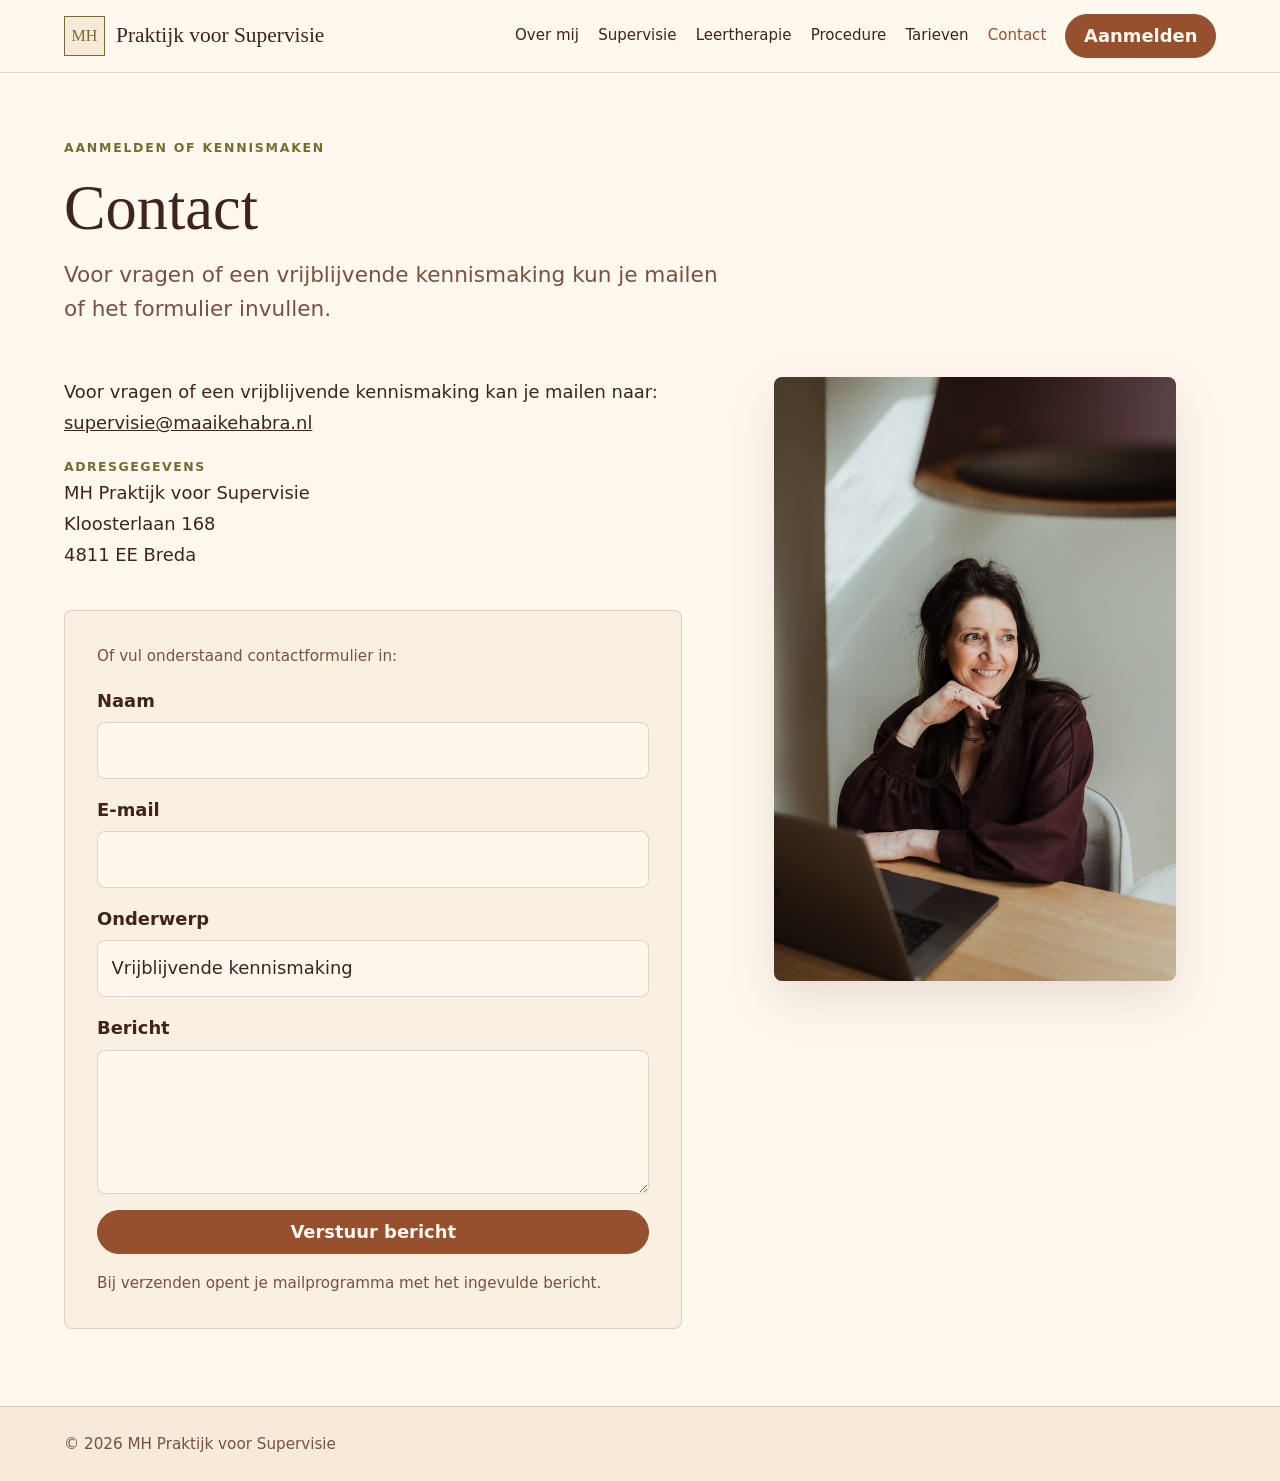
==== contact.html @ 3b705be4 "First commit" ====
<!doctype html>
<html lang="nl">
  <head>
    <meta charset="utf-8">
    <meta name="viewport" content="width=device-width, initial-scale=1">
    <title>Contact | MH Praktijk voor Supervisie</title>
    <meta name="description" content="Neem contact op met MH Praktijk voor vragen of een vrijblijvende kennismaking.">
    <link rel="stylesheet" href="assets/css/styles.css">
  </head>
  <body>
    <a class="skip-link" href="#inhoud">Naar inhoud</a>
    <header class="site-header">
      <div class="header-inner">
        <a class="logo" href="index.html" aria-label="MH Praktijk Supervisie homepage">
          <span class="logo-mark" aria-hidden="true">MH</span>
          <span class="logo-text">
            <span class="logo-name">Praktijk voor Supervisie</span>
          </span>
        </a>
        <input class="nav-toggle-input" type="checkbox" id="nav-toggle" aria-label="Menu">
        <label class="menu-toggle" for="nav-toggle"><span aria-hidden="true"></span></label>
        <nav class="site-nav" id="site-nav" aria-label="Hoofdnavigatie">
          <ul>
            <li><a href="over-mij.html" class="site-nav-link">Over mij</a></li>
            <li><a href="supervisie.html" class="site-nav-link">Supervisie</a></li>
            <li><a href="leertherapie.html" class="site-nav-link">Leertherapie</a></li>
            <li><a href="procedure.html" class="site-nav-link">Procedure</a></li>
            <li><a href="tarieven.html" class="site-nav-link">Tarieven</a></li>
            <li><a href="contact.html" class="site-nav-link" aria-current="page">Contact</a></li>
            <li><a class="button" href="contact.html">Aanmelden</a></li>
          </ul>
        </nav>
      </div>
    </header>
    <main id="inhoud">
      <section class="page-hero" aria-labelledby="page-title">
        <div class="page-intro">
          <p class="eyebrow">Aanmelden of kennismaken</p>
          <h1 id="page-title">Contact</h1>
          <p class="lead">Voor vragen of een vrijblijvende kennismaking kun je mailen of het formulier invullen.</p>
        </div>
      </section>
      <section class="content-section">
        <div class="contact-layout">
          <article class="copy">
            <p>Voor vragen of een vrijblijvende kennismaking kan je mailen naar: <a href="mailto:supervisie@maaikehabra.nl">supervisie@maaikehabra.nl</a></p>
            <address>
              <dl class="contact-list">
                <div>
                  <dt>Adresgegevens</dt>
                  <dd>MH Praktijk voor Supervisie<br>Kloosterlaan 168<br>4811 EE Breda</dd>
                </div>
              </dl>
            </address>
          </article>
          <form class="form soft-panel" action="mailto:supervisie@maaikehabra.nl" method="post" enctype="multipart/form-data">
            <p class="form-note">Of vul onderstaand contactformulier in:</p>
            <div class="field">
              <label for="name">Naam</label>
              <input id="name" name="name" autocomplete="name" required>
            </div>
            <div class="field">
              <label for="email">E-mail</label>
              <input id="email" name="email" type="email" autocomplete="email" required>
            </div>
            <div class="field">
              <label for="subject">Onderwerp</label>
              <input id="subject" name="subject" value="Vrijblijvende kennismaking" required>
            </div>
            <div class="field">
              <label for="message">Bericht</label>
              <textarea id="message" name="message" required></textarea>
            </div>
            <button class="button" type="submit">Verstuur bericht</button>
            <p class="form-note">Bij verzenden opent je mailprogramma met het ingevulde bericht.</p>
          </form>
        </div>
        <figure class="photo-frame page-photo">
          <img src="assets/img/contact.jpg" alt="">
        </figure>
      </section>
    </main>
    <footer class="site-footer">
      <div class="footer-inner">
        <p>&copy; 2026 MH Praktijk voor Supervisie</p>
      </div>
    </footer>
  </body>
</html>
---- assets/css/styles.css ----
:root {
  --champagne: #f7ead8;
  --cream: #fff8ef;
  --sage: #a4a96a;
  --olive: #6f702e;
  --peach: #e8ad8b;
  --terracotta: #c9764d;
  --rust: #96502e;
  --brown: #3e241b;
  --soft-brown: #775142;
  --line: rgba(62, 36, 27, 0.16);
  --shadow: 0 1.2rem 3rem rgba(62, 36, 27, 0.12);
  --page: min(100% - clamp(1.1rem, 5vw, 4rem), 72rem);
  --radius: 0.5rem;
}

* {
  box-sizing: border-box;
}

html {
  scroll-behavior: smooth;
}

body {
  margin: 0;
  background: var(--cream);
  color: var(--brown);
  font-family: Inter, ui-sans-serif, system-ui, -apple-system, BlinkMacSystemFont, "Segoe UI", sans-serif;
  font-size: clamp(1rem, 0.96rem + 0.22vw, 1.12rem);
  line-height: 1.72;
}

img {
  display: block;
  max-width: 100%;
}

a {
  color: inherit;
}

:focus-visible {
  outline: 0.18rem solid var(--rust);
  outline-offset: 0.2rem;
}

.skip-link {
  position: absolute;
  left: 1rem;
  top: 1rem;
  z-index: 5;
  transform: translateY(-160%);
  background: var(--brown);
  color: var(--cream);
  padding: 0.55rem 0.8rem;
  text-decoration: none;
}

.skip-link:focus {
  transform: translateY(0);
}

.site-header {
  position: sticky;
  top: 0;
  z-index: 4;
  background: rgba(255, 248, 239, 0.94);
  border-bottom: 1px solid var(--line);
  backdrop-filter: blur(18px);
}

.header-inner {
  width: var(--page);
  margin: 0 auto;
  min-height: 4.5rem;
  display: flex;
  align-items: center;
  justify-content: space-between;
  gap: 1rem;
}

.logo {
  display: inline-flex;
  align-items: center;
  gap: 0.7rem;
  color: var(--brown);
  text-decoration: none;
}

.logo-mark {
  display: grid;
  place-items: center;
  width: 2.55rem;
  aspect-ratio: 1;
  border: 1px solid var(--olive);
  background: var(--champagne);
  color: var(--olive);
  font-family: Georgia, "Times New Roman", serif;
  font-size: 1rem;
  letter-spacing: 0;
}

.logo-text {
  display: grid;
  gap: 0.05rem;
}

.logo-name {
  font-family: Georgia, "Times New Roman", serif;
  font-size: clamp(1.05rem, 0.98rem + 0.45vw, 1.45rem);
  line-height: 1;
}

.logo-subtitle {
  color: var(--soft-brown);
  font-size: 0.72rem;
  letter-spacing: 0.08em;
  line-height: 1.1;
  text-transform: uppercase;
}

.nav-toggle-input {
  position: absolute;
  inline-size: 1px;
  block-size: 1px;
  margin: -1px;
  overflow: hidden;
  clip: rect(0 0 0 0);
  white-space: nowrap;
}

.menu-toggle {
  display: inline-flex;
  align-items: center;
  justify-content: center;
  width: 2.65rem;
  aspect-ratio: 1;
  border: 1px solid var(--line);
  border-radius: 999px;
  background: var(--champagne);
  color: var(--brown);
  cursor: pointer;
  list-style: none;
}

.menu-toggle span,
.menu-toggle span::before,
.menu-toggle span::after {
  display: block;
  width: 1.15rem;
  height: 0.1rem;
  background: currentColor;
  content: "";
  transition: transform 180ms ease, opacity 180ms ease;
}

.menu-toggle span {
  position: relative;
}

.menu-toggle span::before,
.menu-toggle span::after {
  position: absolute;
  left: 0;
}

.menu-toggle span::before {
  top: -0.38rem;
}

.menu-toggle span::after {
  top: 0.38rem;
}

.nav-toggle-input:checked + .menu-toggle span {
  background: transparent;
}

.nav-toggle-input:checked + .menu-toggle span::before {
  transform: translateY(0.38rem) rotate(45deg);
}

.nav-toggle-input:checked + .menu-toggle span::after {
  transform: translateY(-0.38rem) rotate(-45deg);
}

.site-nav {
  position: fixed;
  inset: 4.5rem 0 auto 0;
  display: none;
  background: var(--cream);
  border-bottom: 1px solid var(--line);
  box-shadow: var(--shadow);
}

.nav-toggle-input:checked ~ .site-nav {
  display: block;
}

.site-nav ul {
  width: var(--page);
  margin: 0 auto;
  padding: 1rem 0 1.3rem;
  display: grid;
  gap: 0.15rem;
  list-style: none;
}

.site-nav-link {
  display: block;
  /*padding: 0.7rem 0;*/
  color: var(--brown);
  text-decoration: none;
}

.site-nav-link[aria-current="page"] {
  color: var(--rust);
}

.site-nav .button {
  margin-top: 0.4rem;
}

.button,
button.button {
  display: inline-flex;
  align-items: center;
  justify-content: center;
  min-height: 2.8rem;
  padding: 0.72rem 1.1rem;
  border: 1px solid var(--rust);
  border-radius: 999px;
  background: var(--rust);
  color: var(--cream);
  font: inherit;
  font-weight: 650;
  line-height: 1.1;
  text-decoration: none;
  cursor: pointer;
}

.button:hover,
.button:focus-visible {
  background: var(--brown);
  border-color: var(--brown);
}

.button-soft {
  background: transparent;
  color: var(--rust);
}

.button-soft:hover,
.button-soft:focus-visible {
  background: var(--champagne);
  color: var(--brown);
}

main {
  min-height: 70vh;
}

.hero,
.page-hero,
.content-section,
.footer-inner {
  width: var(--page);
  margin: 0 auto;
}

.hero {
  padding: clamp(2rem, 6vw, 5.5rem) 0 clamp(2rem, 5vw, 4.5rem);
  display: grid;
  gap: clamp(1.6rem, 4vw, 3rem);
}

.hero-copy {
  display: grid;
  gap: 1rem;
  align-content: center;
}

.eyebrow {
  margin: 0;
  color: var(--olive);
  font-size: 0.78rem;
  font-weight: 700;
  letter-spacing: 0.14em;
  text-transform: uppercase;
}

h1,
h2,
h3 {
  margin: 0;
  font-family: Georgia, "Times New Roman", serif;
  font-weight: 500;
  line-height: 1.08;
}

h1 {
  max-width: 12ch;
  font-size: clamp(2.45rem, 1.85rem + 4vw, 5.25rem);
}

.page-hero h1 {
  max-width: 13ch;
  font-size: clamp(2.25rem, 1.9rem + 2.5vw, 4.5rem);
}

h2 {
  font-size: clamp(1.65rem, 1.35rem + 1.5vw, 2.6rem);
}

h3 {
  font-size: clamp(1.22rem, 1.08rem + 0.7vw, 1.65rem);
}

.lead {
  max-width: 42rem;
  margin: 0;
  color: var(--soft-brown);
  font-size: clamp(1.08rem, 1rem + 0.45vw, 1.35rem);
  line-height: 1.58;
}

.hero-actions {
  display: flex;
  flex-wrap: wrap;
  gap: 0.75rem;
  padding-top: 0.35rem;
}

.photo-frame {
  overflow: hidden;
  border-radius: var(--radius);
  background: var(--champagne);
  box-shadow: var(--shadow);
}

.hero-photo {
  /*aspect-ratio: 4 / 5;*/
}

.page-photo {
  /*aspect-ratio: 5 / 4;*/
  margin-top: clamp(1.6rem, 4vw, 2.75rem);
}

.photo-frame img {
  width: 100%;
  height: 100%;
  border-radius: 0;
  object-fit: cover;
}

.page-hero {
  padding: clamp(1.8rem, 5vw, 4.5rem) 0 clamp(1.5rem, 4vw, 3.25rem);
  display: grid;
  gap: clamp(1.2rem, 4vw, 2.75rem);
}

.page-intro {
  display: grid;
  gap: 1rem;
  align-content: end;
}

.content-section {
  padding: 0 0 clamp(2.6rem, 6vw, 5.5rem);
}

.copy {
  max-width: 48rem;
  display: grid;
  gap: 1.1rem;
}

.copy p,
.copy ul {
  margin: 0;
}

.copy ul {
  padding-left: 1.2rem;
}

.soft-panel {
  padding: clamp(1.1rem, 4vw, 2rem);
  border: 1px solid var(--line);
  border-radius: var(--radius);
  background: rgba(247, 234, 216, 0.56);
}

.rates {
  display: grid;
  gap: 1rem;
}

.rate-group {
  padding: clamp(1rem, 3vw, 1.5rem);
  border: 1px solid var(--line);
  border-radius: var(--radius);
  background: var(--champagne);
}

.rate-group h2 {
  margin-bottom: 0.85rem;
}

.rate-list {
  display: grid;
  gap: 0.7rem;
  margin: 0;
}

.rate-list div {
  display: grid;
  gap: 0.15rem;
  padding-top: 0.7rem;
  border-top: 1px solid var(--line);
}

.rate-list dt {
  font-weight: 700;
}

.rate-list dd {
  margin: 0;
  color: var(--soft-brown);
}

.contact-layout {
  display: grid;
  gap: clamp(1.4rem, 4vw, 2.5rem);
}

address {
  font-style: normal;
}

.contact-list {
  display: grid;
  gap: 0.8rem;
  margin: 0;
}

.contact-list dt {
  color: var(--olive);
  font-size: 0.78rem;
  font-weight: 800;
  letter-spacing: 0.12em;
  text-transform: uppercase;
}

.contact-list dd {
  margin: 0;
}

.form {
  display: grid;
  gap: 1rem;
}

.field {
  display: grid;
  gap: 0.35rem;
}

label {
  font-weight: 700;
}

input,
textarea {
  width: 100%;
  border: 1px solid var(--line);
  border-radius: var(--radius);
  background: rgba(255, 248, 239, 0.82);
  color: var(--brown);
  font: inherit;
  padding: 0.75rem 0.85rem;
}

textarea {
  min-height: 9rem;
  resize: vertical;
}

.form-note {
  margin: 0;
  color: var(--soft-brown);
  font-size: 0.95rem;
}

.site-footer {
  border-top: 1px solid var(--line);
  background: var(--champagne);
}

.footer-inner {
  padding: 1.5rem 0;
  display: grid;
  gap: 0.5rem;
  color: var(--soft-brown);
  font-size: 0.95rem;
}

.footer-inner p {
  margin: 0;
}

@media (min-width: 48rem) {
  .hero {
    grid-template-columns: minmax(0, 1fr) minmax(17rem, 0.78fr);
    align-items: center;
  }

  .hero-photo {
    max-width: 34rem;
    /*aspect-ratio: 4 / 4.7;*/
  }

  .page-photo {
    max-width: 42rem;
    /*aspect-ratio: 4 / 4.2;*/
  }

  .contact-layout,
  .rates {
    grid-template-columns: repeat(2, minmax(0, 1fr));
    align-items: start;
  }
}

@media (min-width: 64rem) {
  .content-section {
    display: grid;
    grid-template-columns: minmax(0, 1fr) minmax(17rem, 0.78fr);
    align-items: start;
    gap: clamp(1.8rem, 4vw, 3.5rem);
  }

  .content-section > .photo-frame {
    margin-top: 0;
  }

  .content-section > .copy,
  .content-section > .rates,
  .content-section > .contact-layout {
    max-width: none;
  }

  .contact-layout {
    grid-template-columns: 1fr;
  }
}

@media (min-width: 64rem) {
  .menu-toggle {
    display: none;
  }

  .site-nav {
    position: static;
    display: block;
    background: transparent;
    border: 0;
    box-shadow: none;
  }

  .site-nav ul {
    width: auto;
    padding: 0;
    display: flex;
    align-items: center;
    gap: clamp(0.75rem, 1.5vw, 1.25rem);
  }

  .site-nav-link {
    /*padding: 0.35rem 0;*/
    font-size: 0.94rem;
  }

  .site-nav-link:hover {
    color: var(--rust);
  }

  .site-nav .button {
    margin-top: 0;
  }
}
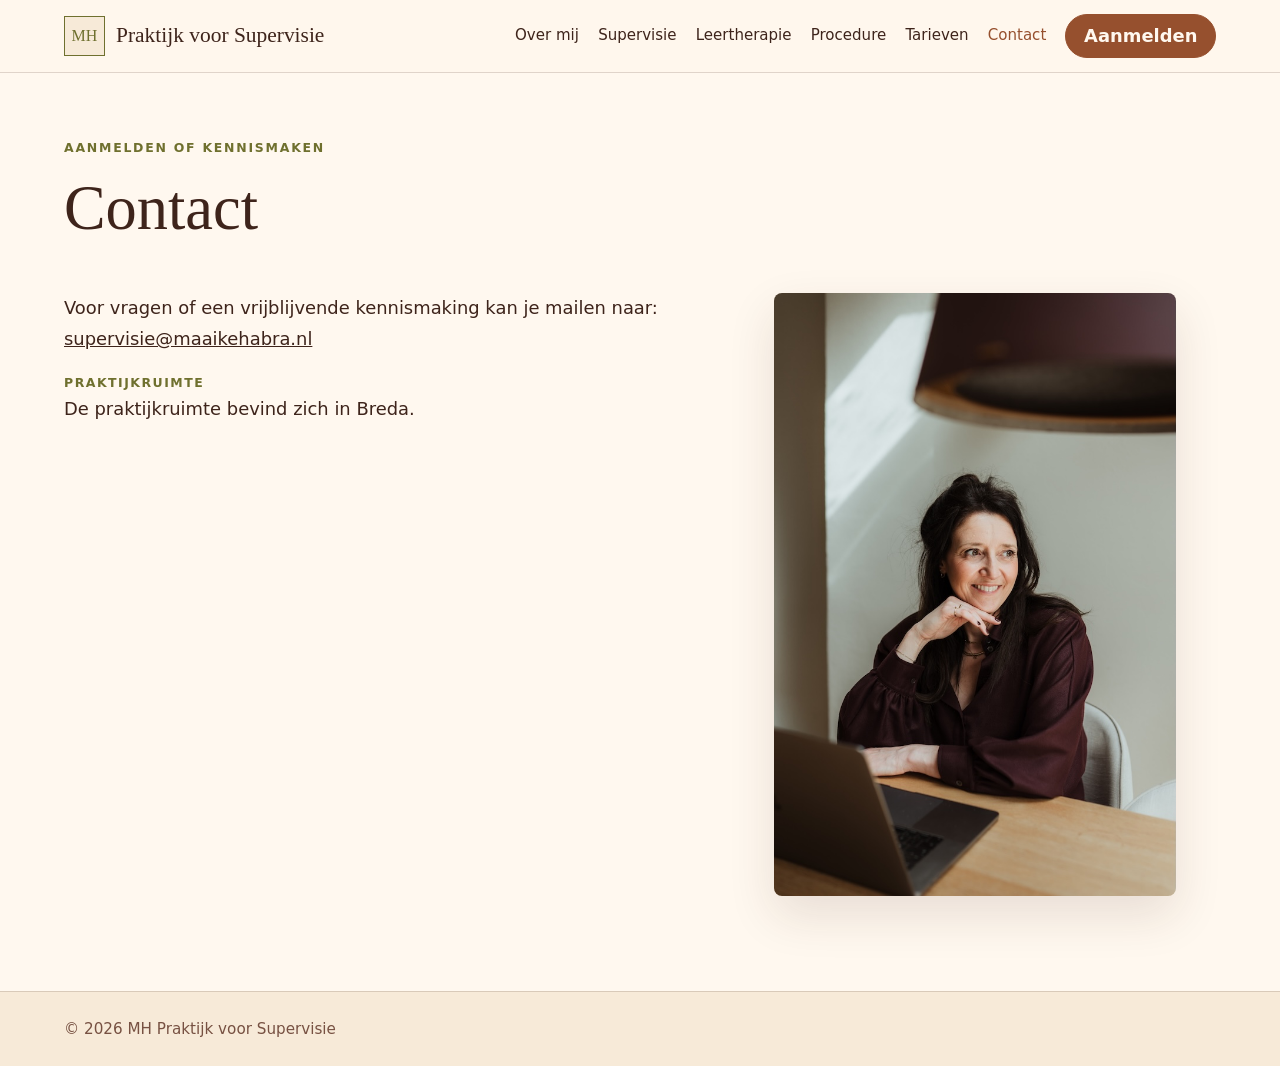
==== commit 5b46a6f6: "Update" ====
--- a/contact.html
+++ b/contact.html
@@ -37,7 +37,6 @@
         <div class="page-intro">
           <p class="eyebrow">Aanmelden of kennismaken</p>
           <h1 id="page-title">Contact</h1>
-          <p class="lead">Voor vragen of een vrijblijvende kennismaking kun je mailen of het formulier invullen.</p>
         </div>
       </section>
       <section class="content-section">
@@ -47,33 +46,12 @@
             <address>
               <dl class="contact-list">
                 <div>
-                  <dt>Adresgegevens</dt>
-                  <dd>MH Praktijk voor Supervisie<br>Kloosterlaan 168<br>4811 EE Breda</dd>
+                  <dt>Praktijkruimte</dt>
+                  <dd>De praktijkruimte bevind zich in Breda.</dd>
                 </div>
               </dl>
             </address>
           </article>
-          <form class="form soft-panel" action="mailto:supervisie@maaikehabra.nl" method="post" enctype="multipart/form-data">
-            <p class="form-note">Of vul onderstaand contactformulier in:</p>
-            <div class="field">
-              <label for="name">Naam</label>
-              <input id="name" name="name" autocomplete="name" required>
-            </div>
-            <div class="field">
-              <label for="email">E-mail</label>
-              <input id="email" name="email" type="email" autocomplete="email" required>
-            </div>
-            <div class="field">
-              <label for="subject">Onderwerp</label>
-              <input id="subject" name="subject" value="Vrijblijvende kennismaking" required>
-            </div>
-            <div class="field">
-              <label for="message">Bericht</label>
-              <textarea id="message" name="message" required></textarea>
-            </div>
-            <button class="button" type="submit">Verstuur bericht</button>
-            <p class="form-note">Bij verzenden opent je mailprogramma met het ingevulde bericht.</p>
-          </form>
         </div>
         <figure class="photo-frame page-photo">
           <img src="assets/img/contact.jpg" alt="">
--- a/assets/css/styles.css
+++ b/assets/css/styles.css
@@ -24,7 +24,7 @@
 
 body {
   margin: 0;
-  background: var(--cream);
+  background: var(--champagne);
   color: var(--brown);
   font-family: Inter, ui-sans-serif, system-ui, -apple-system, BlinkMacSystemFont, "Segoe UI", sans-serif;
   font-size: clamp(1rem, 0.96rem + 0.22vw, 1.12rem);
@@ -259,6 +259,7 @@
 
 main {
   min-height: 70vh;
+  background-color: var(--cream);
 }
 
 .hero,
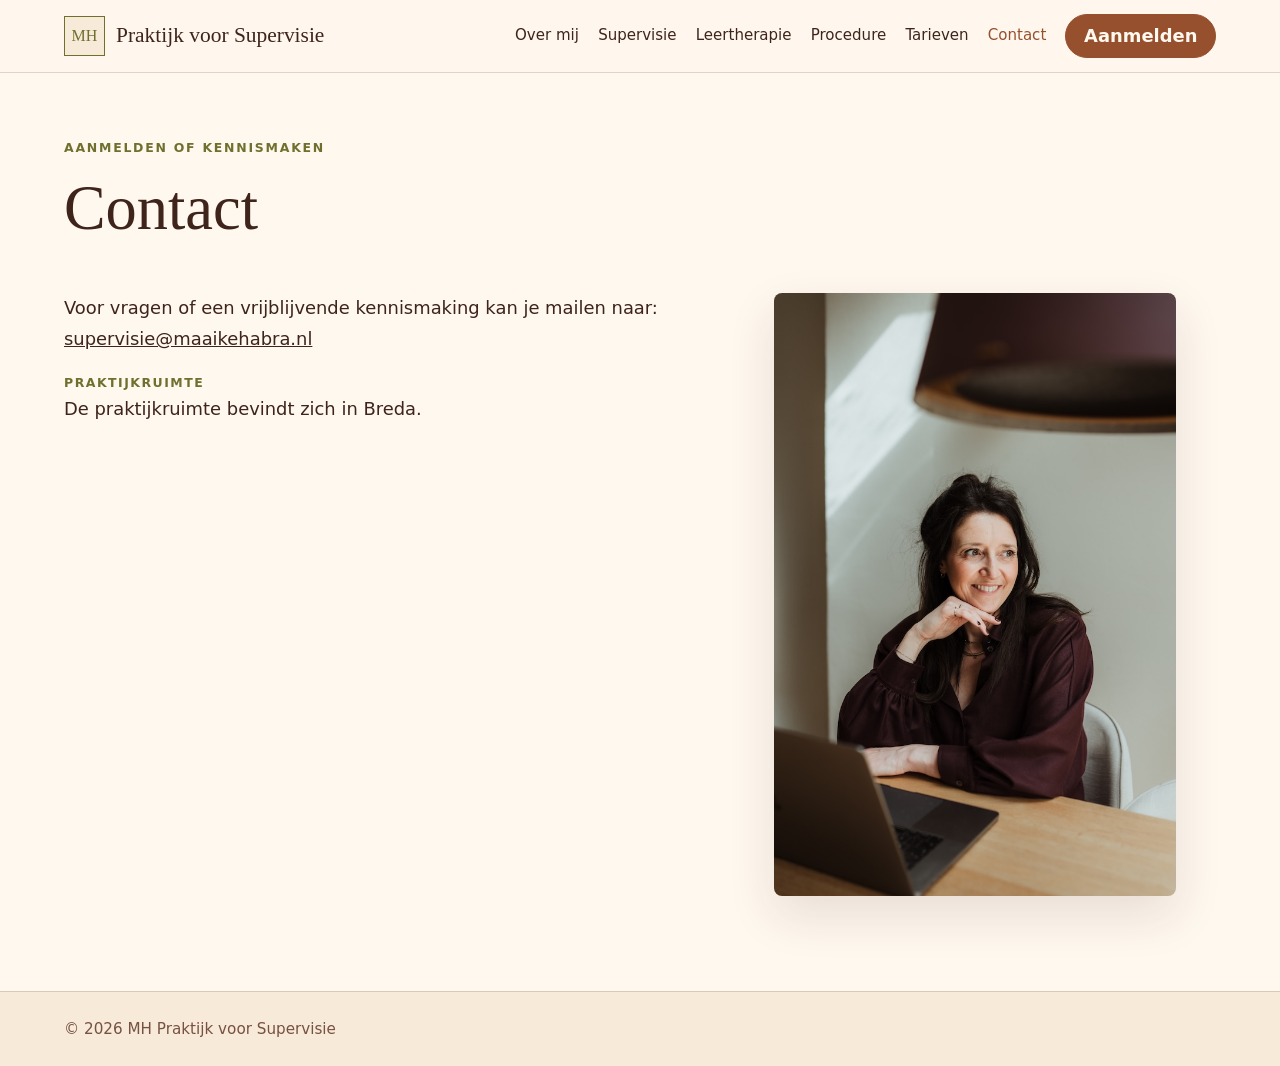
==== commit 1a88589f: "Update contact.html" ====
--- a/contact.html
+++ b/contact.html
@@ -11,7 +11,7 @@
     <a class="skip-link" href="#inhoud">Naar inhoud</a>
     <header class="site-header">
       <div class="header-inner">
-        <a class="logo" href="index.html" aria-label="MH Praktijk Supervisie homepage">
+        <a class="logo" href="/" aria-label="MH Praktijk Supervisie homepage">
           <span class="logo-mark" aria-hidden="true">MH</span>
           <span class="logo-text">
             <span class="logo-name">Praktijk voor Supervisie</span>
@@ -47,7 +47,7 @@
               <dl class="contact-list">
                 <div>
                   <dt>Praktijkruimte</dt>
-                  <dd>De praktijkruimte bevind zich in Breda.</dd>
+                  <dd>De praktijkruimte bevindt zich in Breda.</dd>
                 </div>
               </dl>
             </address>
